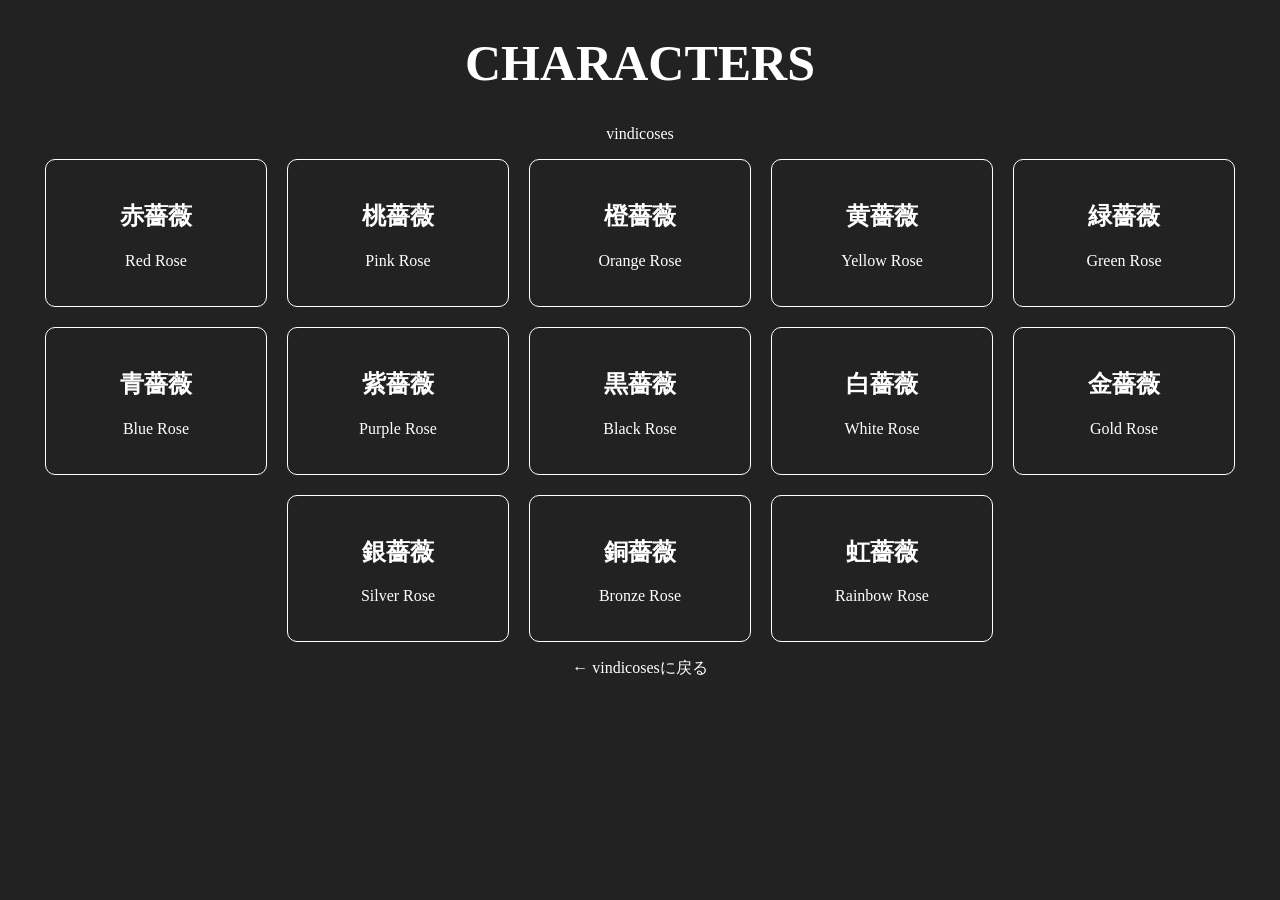
==== vindicoses-characters.html @ eb0d60c5 "Add files via upload" ====
<!DOCTYPE html>

<html lang="ja">

<head>
    <meta charset="UTF-8">
    <title>Characters - vindicoses</title>
    <link rel="stylesheet" href="style.css">
</head>

<body>

 <h1>CHARACTERS</h1>

    <p>vindicoses</p>

    <div class="character-list" id="character-list">
    </div>

    <p>
     <a href="vindicoses.html">← vindicosesに戻る</a>
    </p>

 <script src="script.js"></script>

</body>

</html>
---- style.css ----
body {
    background-color: #222;
    color: white;
    text-align: center;
}

h1 {
    font-family: "Ballet", cursive;
    font-size: 50px;
}

.work-list {
    display: flex;
    justify-content: center;
    gap: 20px;
}

.work-card {
    width: 250px;
    padding: 30px;
    border: 1px solid white;
    border-radius: 10px;

    transition: transform 0.2s ease;
}

.work-card:hover,
.character-card:hover {
    transform: scale(1.05);
}

.work-card {
    width: 250px;
    border: 1px solid white;
    border-radius: 10px;

    transition: transform 0.2s ease;
}

.work-card a {
    display: block;
    padding: 30px;
}

.character-list {
    display: flex;
    justify-content: center;
    gap: 20px;
    flex-wrap: wrap;
}

.character-card {
    width: 180px;
    padding: 20px;
    border: 1px solid white;
    border-radius: 10px;
}

.character-image {
    width: 100%;
    height: 250px;
    border: 1px dashed white;

    display: flex;
    justify-content: center;
    align-items: center;

    margin-bottom: 15px;
}

.character-profile {
    display: flex;
    justify-content: center;
    gap: 40px;
    margin: 40px;
}

.profile-image {
    width: 300px;
    height: 400px;

    border: 1px dashed white;

    display: flex;
    justify-content: center;
    align-items: center;
}

.profile-info {
    text-align: left;
}

.profile-info dt {
    font-weight: bold;
    margin-top: 15px;
}

.profile-info dd {
    margin-left: 20px;
}

section {
    max-width: 800px;
    margin: 50px auto;
    text-align: left;
}

section h2 {
    border-bottom: 1px solid white;
    padding-bottom: 10px;
}

a {
    color: white;
    text-decoration: none;
}

a:hover {
    color: #ff6699;
}

.menu-card {
    width: 80%;
    max-width: 900px;
    margin: 30px auto;
    text-align: center;
}

.menu-card a {
    display: block;
    color: white;
    text-decoration: none;
}

.menu-title {
    display: flex;
    align-items: center;
    justify-content: center;
    gap: 20px;
}

.menu-title span {
    display: block;
    width: 80px;
    height: 1px;
    background-color: #555;

    transition: width 0.3s ease;
}

.menu-title h3 {
    margin: 0;
    white-space: nowrap;
    transition: color 0.3s ease;
}

.menu-card p {
    margin: 8px 0 0;
    transition: color 0.3s ease;
}

.menu-card:hover .menu-title span {
    width: 200px;
}

.menu-card:hover .menu-title h3,
.menu-card:hover p {
    color: #ff6699;
}

body {
    animation: pageFadeIn 0.5s ease;
}

@keyframes pageFadeIn {
    from {
        opacity: 0;
    }

    to {
        opacity: 1;
    }
}
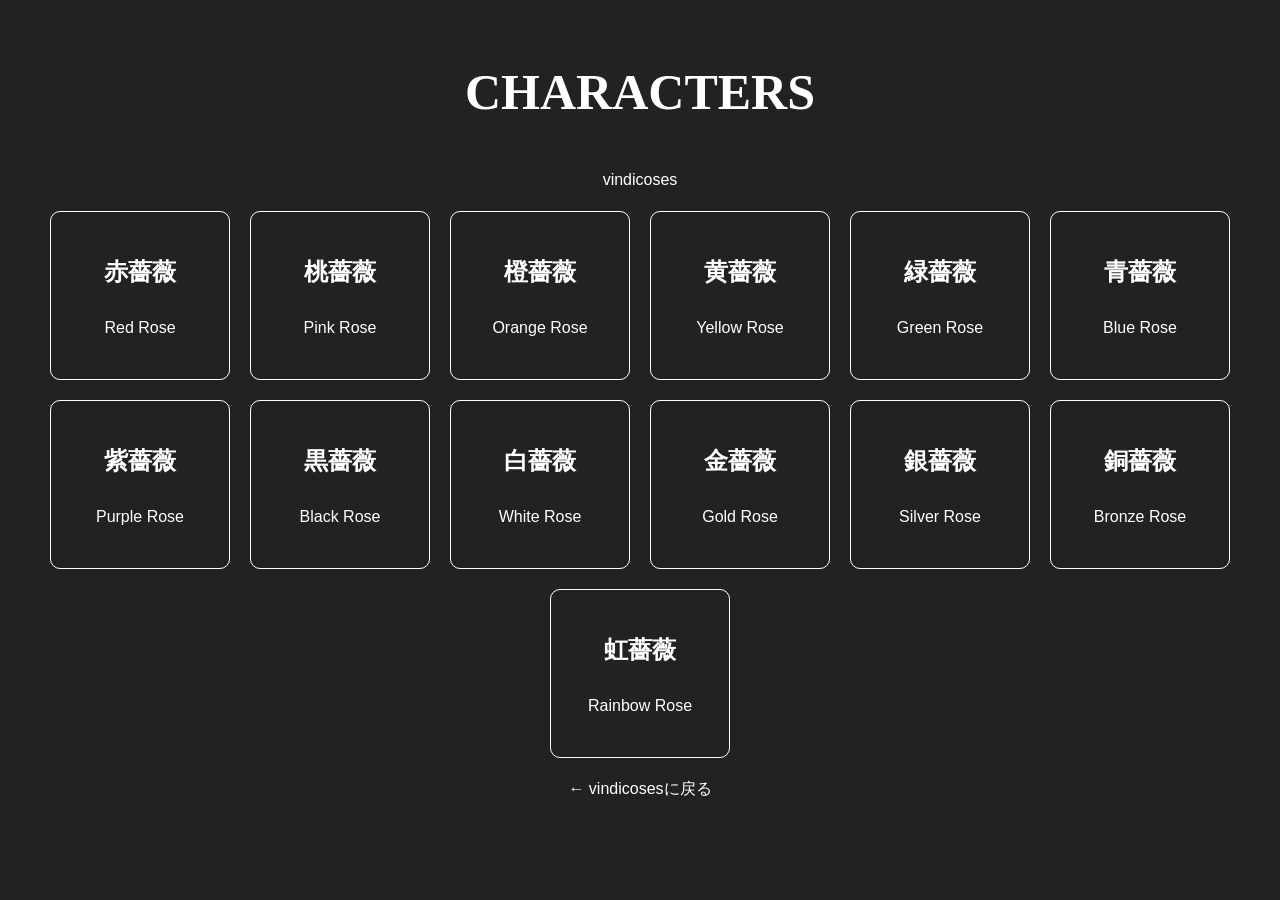
==== commit 344a8bb9: "Update CHARACTER ARCHIVE" ====
--- a/vindicoses-characters.html
+++ b/vindicoses-characters.html
@@ -4,11 +4,12 @@
 
 <head>
     <meta charset="UTF-8">
+    <link rel="icon" type="image/png" href="favicon.png">
     <title>Characters - vindicoses</title>
     <link rel="stylesheet" href="style.css">
 </head>
 
-<body>
+<body data-work="vindicoses">
 
  <h1>CHARACTERS</h1>
 
--- a/style.css
+++ b/style.css
@@ -1,18 +1,56 @@
+/* =========================
+   基本設定
+========================= */
+
+* {
+    box-sizing: border-box;
+}
+
 body {
     background-color: #222;
     color: white;
     text-align: center;
+    margin: 0;
+    padding: 20px;
+    font-family: sans-serif;
+    line-height: 1.7;
+
+    animation: pageFadeIn 0.5s ease;
 }
 
 h1 {
     font-family: "Ballet", cursive;
     font-size: 50px;
-}
+    margin: 30px 0;
+}
+
+h2 {
+    font-size: 24px;
+}
+
+p {
+    line-height: 1.9;
+}
+
+a {
+    color: white;
+    text-decoration: none;
+}
+
+a:hover {
+    color: #ff6699;
+}
+
+
+/* =========================
+   WORK LIST
+========================= */
 
 .work-list {
     display: flex;
     justify-content: center;
     gap: 20px;
+    flex-wrap: wrap;
 }
 
 .work-card {
@@ -29,18 +67,10 @@
     transform: scale(1.05);
 }
 
-.work-card {
-    width: 250px;
-    border: 1px solid white;
-    border-radius: 10px;
-
-    transition: transform 0.2s ease;
-}
-
-.work-card a {
-    display: block;
-    padding: 30px;
-}
+
+/* =========================
+   CHARACTER LIST
+========================= */
 
 .character-list {
     display: flex;
@@ -54,6 +84,8 @@
     padding: 20px;
     border: 1px solid white;
     border-radius: 10px;
+
+    transition: transform 0.2s ease;
 }
 
 .character-image {
@@ -68,15 +100,23 @@
     margin-bottom: 15px;
 }
 
+
+/* =========================
+   CHARACTER PROFILE
+========================= */
+
 .character-profile {
     display: flex;
     justify-content: center;
+    align-items: flex-start;
     gap: 40px;
-    margin: 40px;
+    margin: 40px auto;
+    max-width: 900px;
 }
 
 .profile-image {
     width: 300px;
+    max-width: 100%;
     height: 400px;
 
     border: 1px dashed white;
@@ -84,10 +124,13 @@
     display: flex;
     justify-content: center;
     align-items: center;
+
+    flex-shrink: 0;
 }
 
 .profile-info {
     text-align: left;
+    min-width: 0;
 }
 
 .profile-info dt {
@@ -97,9 +140,16 @@
 
 .profile-info dd {
     margin-left: 20px;
-}
+    overflow-wrap: anywhere;
+}
+
+
+/* =========================
+   SECTION
+========================= */
 
 section {
+    width: 100%;
     max-width: 800px;
     margin: 50px auto;
     text-align: left;
@@ -110,14 +160,10 @@
     padding-bottom: 10px;
 }
 
-a {
-    color: white;
-    text-decoration: none;
-}
-
-a:hover {
-    color: #ff6699;
-}
+
+/* =========================
+   MENU CARD
+========================= */
 
 .menu-card {
     width: 80%;
@@ -168,9 +214,10 @@
     color: #ff6699;
 }
 
-body {
-    animation: pageFadeIn 0.5s ease;
-}
+
+/* =========================
+   ANIMATION
+========================= */
 
 @keyframes pageFadeIn {
     from {
@@ -180,4 +227,139 @@
     to {
         opacity: 1;
     }
+}
+
+
+/* =========================
+   TABLET
+========================= */
+
+@media (max-width: 900px) {
+
+    .character-profile {
+        gap: 25px;
+        margin: 30px auto;
+    }
+
+    .profile-image {
+        width: 250px;
+        height: 350px;
+    }
+
+}
+
+
+/* =========================
+   SMARTPHONE
+========================= */
+
+@media (max-width: 600px) {
+
+    body {
+        padding: 15px;
+    }
+
+    h1 {
+        font-size: 36px;
+        margin: 20px 0;
+    }
+
+    h2 {
+        font-size: 21px;
+    }
+
+    p {
+        font-size: 14px;
+    }
+
+
+    /* WORK */
+
+    .work-list {
+        flex-direction: column;
+        align-items: center;
+        gap: 15px;
+    }
+
+    .work-card {
+        width: 100%;
+        max-width: 350px;
+        padding: 22px;
+    }
+
+
+    /* CHARACTER LIST */
+
+    .character-list {
+        display: grid;
+        grid-template-columns: repeat(2, minmax(0, 1fr));
+        gap: 12px;
+    }
+
+    .character-card {
+        width: 100%;
+        padding: 12px;
+    }
+
+    .character-image {
+        height: 180px;
+        margin-bottom: 10px;
+    }
+
+
+    /* CHARACTER PROFILE */
+
+    .character-profile {
+        flex-direction: column;
+        align-items: center;
+        gap: 20px;
+        margin: 25px auto;
+    }
+
+    .profile-image {
+        width: 100%;
+        max-width: 280px;
+        height: 350px;
+    }
+
+    .profile-info {
+        width: 100%;
+        max-width: 350px;
+    }
+
+
+    /* SECTION */
+
+    section {
+        margin: 35px auto;
+    }
+
+    section h2 {
+        padding-bottom: 8px;
+    }
+
+
+    /* MENU */
+
+    .menu-card {
+        width: 100%;
+        margin: 25px auto;
+    }
+
+    .menu-title {
+        gap: 10px;
+    }
+
+    .menu-title span {
+        width: 30px;
+    }
+
+    .menu-card:hover .menu-title span {
+        width: 45px;
+    }
+
+    .menu-title h3 {
+        font-size: 17px;
+    }
+
 }
